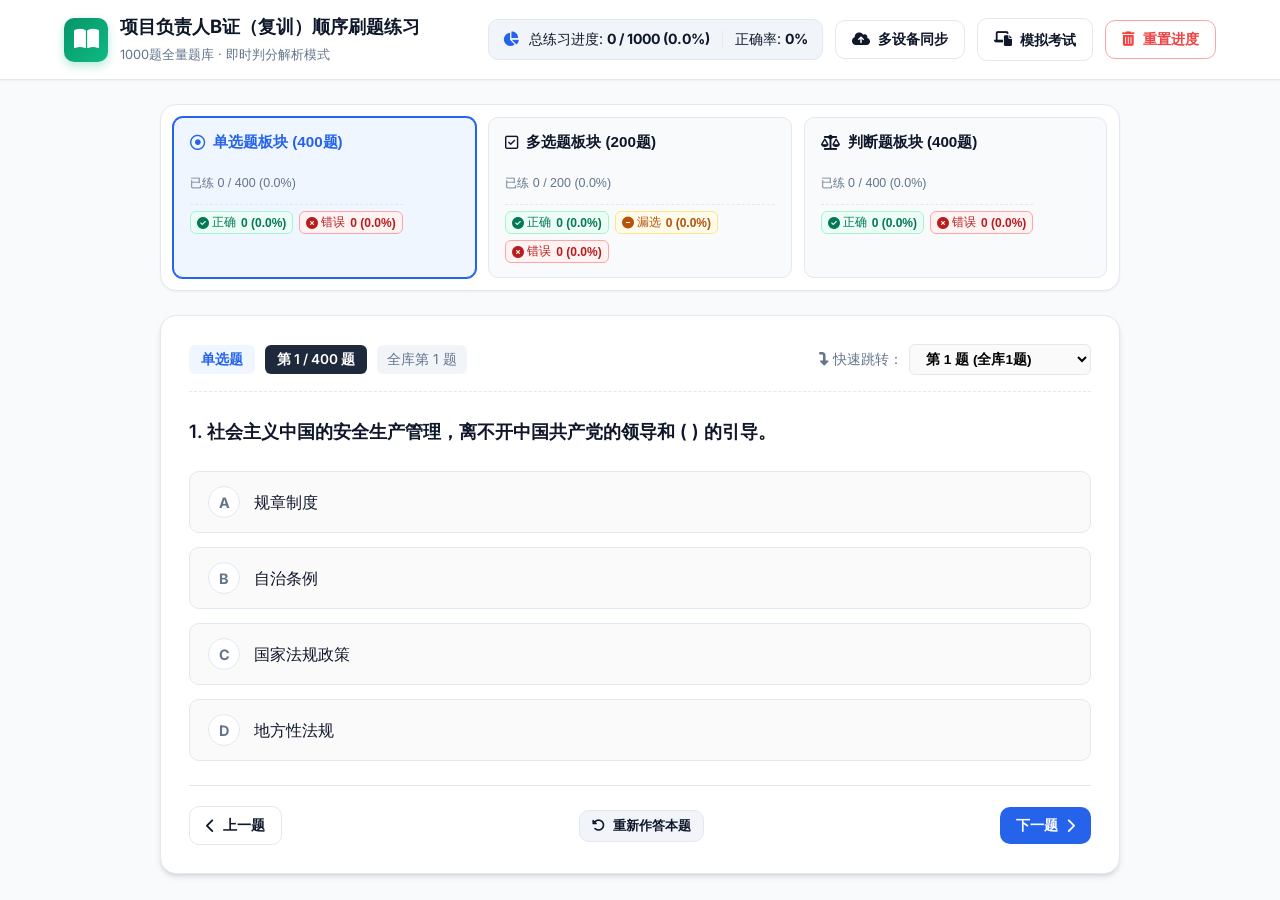
==== 顺序练习.html @ df50db45 "Add files via upload" ====
<!DOCTYPE html>
<html lang="zh-CN">
<head>
  <meta charset="UTF-8">
  <meta name="viewport" content="width=device-width, initial-scale=1.0">
  <title>项目负责人B证（复训）顺序刷题练习</title>
  <!-- Google Fonts & Font Awesome Icons -->
  <link rel="preconnect" href="https://fonts.googleapis.com">
  <link rel="preconnect" href="https://fonts.gstatic.com" crossorigin>
  <link href="https://fonts.googleapis.com/css2?family=Inter:wght@400;500;600;700&display=swap" rel="stylesheet">
  <link rel="stylesheet" href="https://cdnjs.cloudflare.com/ajax/libs/font-awesome/6.4.0/css/all.min.css">
  <link rel="stylesheet" href="practice_style.css">
</head>
<body>
  <div id="app">
    <!-- APP HEADER -->
    <header class="app-header">
      <div class="header-container">
        <div class="brand">
          <div class="brand-icon"><i class="fa-solid fa-book-open"></i></div>
          <div class="brand-text">
            <h1>项目负责人B证（复训）顺序刷题练习</h1>
            <span class="subtitle">1000题全量题库 · 即时判分解析模式</span>
          </div>
        </div>

        <div class="header-right">
          <!-- Overall Stats Badge -->
          <div class="stats-badge">
            <i class="fa-solid fa-chart-pie"></i>
            <span>总练习进度: <strong id="totalProgressText">0 / 1000 (0%)</strong></span>
            <span class="divider">|</span>
            <span>正确率: <strong id="totalAccuracyText">0%</strong></span>
          </div>

          <!-- Multi-device Sync Button -->
          <button class="btn btn-outline" id="btnSyncModal" title="多设备进度同步">
            <i class="fa-solid fa-cloud-arrow-up"></i> 多设备同步
          </button>

          <!-- Switch to Exam Mode Button -->
          <a href="index.html" class="btn btn-outline" title="进入模拟考试模式">
            <i class="fa-solid fa-laptop-file"></i> 模拟考试
          </a>

          <!-- Reset Progress Button -->
          <button class="btn btn-danger-outline" id="btnResetProgress" title="清空所有练习记录">
            <i class="fa-solid fa-trash-can"></i> 重置进度
          </button>
        </div>
      </div>
    </header>

    <!-- MAIN CONTAINER -->
    <main class="main-container">

      <!-- CATEGORY SELECTION TABS & PROGRESS -->
      <section class="category-selection-card">
        <div class="cat-nav">
          <button class="cat-tab-btn active" data-cat="single">
            <div class="tab-header">
              <i class="fa-regular fa-circle-dot"></i>
              <span>单选题板块 (400题)</span>
            </div>
            <div class="tab-progress-bar">
              <div class="fill" id="singleFill" style="width: 0%;"></div>
            </div>
            <div class="tab-meta" id="singleMeta">已练 0 / 400 (0%)</div>
            <div class="tab-stats-breakdown" id="singleStatsBreakdown">
              <span class="stat-badge stat-correct" title="正确">
                <i class="fa-solid fa-circle-check"></i> 正确 <strong id="singleCorrectText">0 (0.0%)</strong>
              </span>
              <span class="stat-badge stat-wrong" title="错误">
                <i class="fa-solid fa-circle-xmark"></i> 错误 <strong id="singleWrongText">0 (0.0%)</strong>
              </span>
            </div>
          </button>

          <button class="cat-tab-btn" data-cat="multiple">
            <div class="tab-header">
              <i class="fa-regular fa-square-check"></i>
              <span>多选题板块 (200题)</span>
            </div>
            <div class="tab-progress-bar">
              <div class="fill" id="multiFill" style="width: 0%;"></div>
            </div>
            <div class="tab-meta" id="multiMeta">已练 0 / 200 (0%)</div>
            <div class="tab-stats-breakdown" id="multiStatsBreakdown">
              <span class="stat-badge stat-correct" title="所有选项都选对">
                <i class="fa-solid fa-circle-check"></i> 正确 <strong id="multiCorrectText">0 (0.0%)</strong>
              </span>
              <span class="stat-badge stat-missed" title="选对其中若干个选项">
                <i class="fa-solid fa-circle-minus"></i> 漏选 <strong id="multiMissedText">0 (0.0%)</strong>
              </span>
              <span class="stat-badge stat-wrong" title="选到了错误的选项">
                <i class="fa-solid fa-circle-xmark"></i> 错误 <strong id="multiWrongText">0 (0.0%)</strong>
              </span>
            </div>
          </button>

          <button class="cat-tab-btn" data-cat="tf">
            <div class="tab-header">
              <i class="fa-solid fa-scale-balanced"></i>
              <span>判断题板块 (400题)</span>
            </div>
            <div class="tab-progress-bar">
              <div class="fill" id="tfFill" style="width: 0%;"></div>
            </div>
            <div class="tab-meta" id="tfMeta">已练 0 / 400 (0%)</div>
            <div class="tab-stats-breakdown" id="tfStatsBreakdown">
              <span class="stat-badge stat-correct" title="正确">
                <i class="fa-solid fa-circle-check"></i> 正确 <strong id="tfCorrectText">0 (0.0%)</strong>
              </span>
              <span class="stat-badge stat-wrong" title="错误">
                <i class="fa-solid fa-circle-xmark"></i> 错误 <strong id="tfWrongText">0 (0.0%)</strong>
              </span>
            </div>
          </button>
        </div>
      </section>

      <!-- PRACTICE CARD -->
      <section class="practice-card-wrapper">
        <div class="question-card" id="practiceCard">
          
          <!-- Card Header & Navigation Controls -->
          <div class="card-header">
            <div class="left-info">
              <span class="tag-cat" id="catTag">单选题</span>
              <span class="tag-index" id="indexTag">第 1 / 400 题</span>
              <span class="tag-global" id="globalIndexTag">全库第 1 题</span>
            </div>

            <div class="right-jump">
              <label for="jumpSelect"><i class="fa-solid fa-turn-down"></i> 快速跳转：</label>
              <select id="jumpSelect" class="jump-dropdown">
                <!-- Jump options populated dynamically -->
              </select>
            </div>
          </div>

          <!-- Question Body -->
          <div class="card-body">
            <h2 class="question-title" id="pTitle">题目加载中...</h2>
            
            <!-- Options Container -->
            <div class="options-container" id="pOptionsContainer">
              <!-- Options populated dynamically -->
            </div>

            <!-- Submit Multiple Choice Button (Hidden for Single & TF) -->
            <div class="multi-submit-wrapper" id="multiSubmitWrapper" style="display: none;">
              <button class="btn btn-primary btn-lg" id="btnSubmitMulti">
                <i class="fa-solid fa-check"></i> 提交本题答案
              </button>
            </div>

            <!-- Immediate Result & Answer Feedback Banner -->
            <div class="feedback-banner" id="feedbackBanner" style="display: none;">
              <div class="feedback-status-row" id="feedbackStatusRow">
                <!-- Status icon and message -->
              </div>
              <div class="feedback-details-row">
                <div class="ans-box">
                  <span class="ans-label">您的选择：</span>
                  <span class="ans-val" id="userAnsVal">A</span>
                </div>
                <div class="ans-box">
                  <span class="ans-label">正确答案：</span>
                  <span class="ans-val correct" id="correctAnsVal">C</span>
                </div>
              </div>
            </div>
          </div>

          <!-- Card Footer Controls -->
          <div class="card-footer">
            <button class="btn btn-outline" id="btnPrevP">
              <i class="fa-solid fa-chevron-left"></i> 上一题
            </button>

            <div class="footer-center-info">
              <button class="btn btn-secondary btn-sm" id="btnReAnswer">
                <i class="fa-solid fa-rotate-left"></i> 重新作答本题
              </button>
            </div>

            <button class="btn btn-primary" id="btnNextP">
              下一题 <i class="fa-solid fa-chevron-right"></i>
            </button>
          </div>

        </div>
      </section>

    </main>

    <!-- MULTI-DEVICE SYNC MODAL -->
    <div class="modal-overlay" id="syncModal">
      <div class="modal-card">
        <div class="modal-header">
          <h3><i class="fa-solid fa-rotate"></i> 多设备进度同步 (iPhone / iPad / Mac)</h3>
          <button class="modal-close" id="btnCloseSync"><i class="fa-solid fa-xmark"></i></button>
        </div>
        <div class="modal-body">
          <!-- Option 1: Cloud Sync Code -->
          <div class="sync-block">
            <h4><i class="fa-solid fa-cloud"></i> 方式一：云端暗号实时自动同步（推荐 ⭐⭐⭐⭐⭐）</h4>
            <p class="sync-desc">在 iPhone、iPad 与 Mac 上设置相同的【专属同步暗号】，即可多设备自动同步刷题进度与作答记录。</p>
            <div class="sync-input-group">
              <input type="text" id="cloudSyncKey" class="sync-input" placeholder="设置您的专属暗号 (例如: hz913)">
              <button class="btn btn-primary" id="btnCloudSyncNow">
                <i class="fa-solid fa-rotate"></i> 绑定并同步
              </button>
            </div>
            <div class="sync-status" id="cloudSyncStatus"></div>
          </div>

          <hr class="sync-divider">

          <!-- Option 2: Export / Import via Text Code -->
          <div class="sync-block">
            <h4><i class="fa-solid fa-key"></i> 方式二：暗号口令 手动迁移（离线备用）</h4>
            <p class="sync-desc">在已刷题的设备上点击【复制暗号】，在另一台设备上点击【粘贴暗号导入】即可完成进度迁移。</p>
            <div class="sync-btn-row">
              <button class="btn btn-secondary" id="btnExportCode">
                <i class="fa-solid fa-copy"></i> 复制当前进度暗号
              </button>
              <button class="btn btn-secondary" id="btnImportCode">
                <i class="fa-solid fa-file-import"></i> 粘贴暗号导入进度
              </button>
            </div>
          </div>
        </div>
      </div>
    </div>

  </div>

  <!-- Load Question Bank JS & Practice App JS -->
  <script src="questions_bank.js"></script>
  <script src="practice_app.js"></script>
</body>
</html>
---- practice_style.css ----
/* ==========================================================================
   Project Leader B License - Sequential Practice System Styling
   ========================================================================== */

:root {
  --primary: #2563eb;
  --primary-hover: #1d4ed8;
  --primary-light: #eff6ff;
  --success: #10b981;
  --success-light: #ecfdf5;
  --danger: #ef4444;
  --danger-light: #fef2f2;
  --warning: #f59e0b;
  --warning-light: #fffbeb;
  
  --bg-main: #f8fafc;
  --card-bg: #ffffff;
  --text-main: #0f172a;
  --text-muted: #64748b;
  --border-color: #e2e8f0;
  
  --shadow-sm: 0 1px 2px 0 rgb(0 0 0 / 0.05);
  --shadow-md: 0 4px 6px -1px rgb(0 0 0 / 0.1), 0 2px 4px -2px rgb(0 0 0 / 0.1);
  --shadow-lg: 0 10px 15px -3px rgb(0 0 0 / 0.1), 0 4px 6px -4px rgb(0 0 0 / 0.1);
  --radius-sm: 6px;
  --radius-md: 10px;
  --radius-lg: 16px;
  
  --font-sans: 'Inter', -apple-system, BlinkMacSystemFont, "Segoe UI", Roboto, sans-serif;
}

* {
  box-sizing: border-box;
  margin: 0;
  padding: 0;
}

body {
  font-family: var(--font-sans);
  background-color: var(--bg-main);
  color: var(--text-main);
  line-height: 1.6;
  -webkit-font-smoothing: antialiased;
}

#app {
  display: flex;
  flex-direction: column;
  min-height: 100vh;
}

/* ==================== HEADER ==================== */
.app-header {
  background-color: var(--card-bg);
  border-bottom: 1px solid var(--border-color);
  position: sticky;
  top: 0;
  z-index: 100;
  box-shadow: var(--shadow-sm);
}

.header-container {
  max-width: 1200px;
  margin: 0 auto;
  padding: 12px 24px;
  display: flex;
  align-items: center;
  justify-content: space-between;
  gap: 16px;
}

.brand {
  display: flex;
  align-items: center;
  gap: 12px;
}

.brand-icon {
  width: 44px;
  height: 44px;
  background: linear-gradient(135deg, #059669, #10b981);
  color: white;
  border-radius: var(--radius-md);
  display: flex;
  align-items: center;
  justify-content: center;
  font-size: 1.4rem;
  box-shadow: 0 4px 10px rgba(16, 185, 129, 0.3);
}

.brand-text h1 {
  font-size: 1.15rem;
  font-weight: 700;
  color: var(--text-main);
}

.brand-text .subtitle {
  font-size: 0.8rem;
  color: var(--text-muted);
}

.header-right {
  display: flex;
  align-items: center;
  gap: 12px;
}

.stats-badge {
  display: flex;
  align-items: center;
  gap: 10px;
  background-color: #f1f5f9;
  padding: 8px 14px;
  border-radius: var(--radius-md);
  font-size: 0.88rem;
  border: 1px solid var(--border-color);
  color: var(--text-main);
}

.stats-badge i {
  color: var(--primary);
}

.stats-badge .divider {
  color: var(--border-color);
}

/* Buttons */
.btn {
  display: inline-flex;
  align-items: center;
  justify-content: center;
  gap: 8px;
  padding: 9px 16px;
  font-size: 0.9rem;
  font-weight: 600;
  border-radius: var(--radius-md);
  border: none;
  cursor: pointer;
  text-decoration: none;
  transition: all 0.2s ease;
}

.btn-primary {
  background-color: var(--primary);
  color: white;
}
.btn-primary:hover {
  background-color: var(--primary-hover);
  box-shadow: 0 4px 12px rgba(37, 99, 235, 0.25);
}

.btn-secondary {
  background-color: #f1f5f9;
  color: var(--text-main);
  border: 1px solid var(--border-color);
}
.btn-secondary:hover {
  background-color: #e2e8f0;
}

.btn-outline {
  background-color: transparent;
  color: var(--text-main);
  border: 1px solid var(--border-color);
}
.btn-outline:hover {
  background-color: var(--primary-light);
  color: var(--primary);
  border-color: var(--primary);
}

.btn-danger-outline {
  background-color: transparent;
  color: var(--danger);
  border: 1px solid #fca5a5;
}
.btn-danger-outline:hover {
  background-color: var(--danger-light);
}

.btn-lg {
  padding: 12px 28px;
  font-size: 1rem;
}

.btn-sm {
  padding: 6px 12px;
  font-size: 0.82rem;
}

/* ==================== MAIN CONTENT ==================== */
.main-container {
  flex: 1;
  max-width: 1000px;
  width: 100%;
  margin: 24px auto;
  padding: 0 20px;
}

/* Category Selection Bar */
.category-selection-card {
  background: white;
  border-radius: var(--radius-lg);
  border: 1px solid var(--border-color);
  box-shadow: var(--shadow-sm);
  padding: 12px;
  margin-bottom: 24px;
}

.cat-nav {
  display: grid;
  grid-template-columns: repeat(3, 1fr);
  gap: 12px;
}

.cat-tab-btn {
  background: #f8fafc;
  border: 1.5px solid var(--border-color);
  border-radius: var(--radius-md);
  padding: 14px 16px;
  cursor: pointer;
  text-align: left;
  transition: all 0.2s ease;
  display: flex;
  flex-direction: column;
  gap: 8px;
}

.cat-tab-btn:hover {
  border-color: #93c5fd;
  background-color: var(--primary-light);
}

.cat-tab-btn.active {
  border-color: var(--primary);
  background-color: var(--primary-light);
  box-shadow: 0 0 0 1px var(--primary);
}

.tab-header {
  display: flex;
  align-items: center;
  gap: 8px;
  font-size: 0.95rem;
  font-weight: 700;
  color: var(--text-main);
}

.cat-tab-btn.active .tab-header {
  color: var(--primary);
}

.tab-progress-bar {
  height: 6px;
  background-color: #e2e8f0;
  border-radius: 3px;
  overflow: hidden;
}

.tab-progress-bar .fill {
  height: 100%;
  background-color: var(--success);
  transition: width 0.3s ease;
}

.tab-meta {
  font-size: 0.78rem;
  color: var(--text-muted);
  font-weight: 500;
}

.tab-stats-breakdown {
  display: flex;
  align-items: center;
  flex-wrap: wrap;
  gap: 6px;
  margin-top: 4px;
  padding-top: 6px;
  border-top: 1px dashed var(--border-color);
}

.stat-badge {
  display: inline-flex;
  align-items: center;
  gap: 3px;
  padding: 2px 6px;
  border-radius: var(--radius-sm);
  font-size: 0.75rem;
  font-weight: 500;
  white-space: nowrap;
}

.stat-badge.stat-correct {
  background-color: #ecfdf5;
  color: #047857;
  border: 1px solid #a7f3d0;
}

.stat-badge.stat-missed {
  background-color: #fffbeb;
  color: #b45309;
  border: 1px solid #fde68a;
}

.stat-badge.stat-wrong {
  background-color: #fef2f2;
  color: #b91c1c;
  border: 1px solid #fca5a5;
}

.stat-badge strong {
  font-weight: 700;
  margin-left: 2px;
}

/* Practice Question Card */
.question-card {
  background: white;
  border-radius: var(--radius-lg);
  border: 1px solid var(--border-color);
  box-shadow: var(--shadow-md);
  padding: 28px;
}

.card-header {
  display: flex;
  align-items: center;
  justify-content: space-between;
  padding-bottom: 16px;
  border-bottom: 1px dashed var(--border-color);
  margin-bottom: 24px;
}

.left-info {
  display: flex;
  align-items: center;
  gap: 10px;
}

.tag-cat {
  background-color: var(--primary-light);
  color: var(--primary);
  padding: 4px 12px;
  border-radius: var(--radius-sm);
  font-size: 0.85rem;
  font-weight: 700;
}

.tag-index {
  background-color: #1e293b;
  color: white;
  padding: 4px 12px;
  border-radius: var(--radius-sm);
  font-size: 0.85rem;
  font-weight: 600;
}

.tag-global {
  background-color: #f1f5f9;
  color: var(--text-muted);
  padding: 4px 10px;
  border-radius: var(--radius-sm);
  font-size: 0.85rem;
}

.right-jump {
  display: flex;
  align-items: center;
  gap: 6px;
  font-size: 0.85rem;
  color: var(--text-muted);
}

.jump-dropdown {
  padding: 6px 12px;
  border-radius: var(--radius-sm);
  border: 1px solid var(--border-color);
  font-size: 0.85rem;
  font-weight: 600;
  outline: none;
  background-color: #fafafa;
  cursor: pointer;
}

.jump-dropdown:focus {
  border-color: var(--primary);
}

/* Question Title & Body */
.question-title {
  font-size: 1.15rem;
  font-weight: 600;
  line-height: 1.7;
  color: var(--text-main);
  margin-bottom: 24px;
}

.options-container {
  display: flex;
  flex-direction: column;
  gap: 14px;
  margin-bottom: 24px;
}

.option-item {
  display: flex;
  align-items: center;
  gap: 14px;
  padding: 14px 18px;
  border-radius: var(--radius-md);
  border: 1.5px solid var(--border-color);
  background-color: #fafafa;
  cursor: pointer;
  transition: all 0.2s ease;
  user-select: none;
}

.option-item:hover {
  border-color: #93c5fd;
  background-color: var(--primary-light);
}

.option-item.selected {
  border-color: var(--primary);
  background-color: var(--primary-light);
  box-shadow: 0 0 0 1px var(--primary);
}

/* Immediate Answer Feedback Styles */
.option-item.is-correct-ans {
  border-color: var(--success) !important;
  background-color: var(--success-light) !important;
}

.option-item.is-wrong-ans {
  border-color: var(--danger) !important;
  background-color: var(--danger-light) !important;
}

.option-key {
  width: 32px;
  height: 32px;
  border-radius: 50%;
  background-color: white;
  border: 1.5px solid var(--border-color);
  display: flex;
  align-items: center;
  justify-content: center;
  font-weight: 700;
  font-size: 0.9rem;
  color: var(--text-muted);
  flex-shrink: 0;
  transition: all 0.2s ease;
}

.option-item.selected .option-key {
  background-color: var(--primary);
  border-color: var(--primary);
  color: white;
}

.option-item.is-correct-ans .option-key {
  background-color: var(--success);
  border-color: var(--success);
  color: white;
}

.option-item.is-wrong-ans .option-key {
  background-color: var(--danger);
  border-color: var(--danger);
  color: white;
}

.option-text {
  font-size: 1rem;
  color: var(--text-main);
  flex: 1;
}

.multi-submit-wrapper {
  display: flex;
  justify-content: center;
  margin-bottom: 20px;
}

/* Feedback Banner */
.feedback-banner {
  border-radius: var(--radius-md);
  padding: 16px 20px;
  margin-bottom: 24px;
  animation: fadeIn 0.3s ease;
}

.feedback-banner.correct {
  background-color: var(--success-light);
  border: 1px solid #a7f3d0;
}

.feedback-banner.missed {
  background-color: var(--warning-light);
  border: 1px solid #fde68a;
}

.feedback-banner.wrong {
  background-color: var(--danger-light);
  border: 1px solid #fca5a5;
}

.feedback-status-row {
  font-size: 1.1rem;
  font-weight: 700;
  margin-bottom: 8px;
  display: flex;
  align-items: center;
  gap: 8px;
}

.feedback-banner.correct .feedback-status-row {
  color: var(--success);
}

.feedback-banner.missed .feedback-status-row {
  color: var(--warning);
}

.feedback-banner.wrong .feedback-status-row {
  color: var(--danger);
}

.feedback-details-row {
  display: flex;
  gap: 24px;
  font-size: 0.95rem;
}

.ans-box {
  display: flex;
  align-items: center;
  gap: 6px;
}

.ans-label {
  color: var(--text-muted);
}

.ans-val {
  font-weight: 700;
  color: var(--text-main);
}

.ans-val.correct {
  color: var(--success);
}

/* Footer Controls */
.card-footer {
  display: flex;
  align-items: center;
  justify-content: space-between;
  padding-top: 20px;
  border-top: 1px solid var(--border-color);
}

/* ==================== MODAL / SYNC DIALOG ==================== */
.modal-overlay {
  position: fixed;
  top: 0;
  left: 0;
  right: 0;
  bottom: 0;
  background-color: rgba(15, 23, 42, 0.5);
  backdrop-filter: blur(4px);
  display: flex;
  align-items: center;
  justify-content: center;
  z-index: 200;
  opacity: 0;
  pointer-events: none;
  transition: opacity 0.25s ease;
}

.modal-overlay.active {
  opacity: 1;
  pointer-events: auto;
}

.modal-card {
  background: white;
  width: 90%;
  max-width: 580px;
  border-radius: var(--radius-lg);
  box-shadow: var(--shadow-lg);
  display: flex;
  flex-direction: column;
  overflow: hidden;
  animation: slideUp 0.3s ease;
}

.modal-header {
  padding: 18px 24px;
  border-bottom: 1px solid var(--border-color);
  display: flex;
  align-items: center;
  justify-content: space-between;
}

.modal-header h3 {
  font-size: 1.1rem;
  font-weight: 700;
}

.modal-close {
  background: transparent;
  border: none;
  font-size: 1.2rem;
  color: var(--text-muted);
  cursor: pointer;
}

.modal-body {
  padding: 24px;

}

.sync-block h4 {
  font-size: 0.98rem;
  font-weight: 700;
  margin-bottom: 6px;
  color: var(--text-main);
  display: flex;
  align-items: center;
  gap: 8px;
}

.sync-desc {
  font-size: 0.85rem;
  color: var(--text-muted);
  margin-bottom: 14px;
  line-height: 1.5;
}

.sync-input-group {
  display: flex;
  gap: 10px;
  margin-bottom: 10px;
}

.sync-input {
  flex: 1;
  padding: 10px 14px;
  border-radius: var(--radius-md);
  border: 1.5px solid var(--border-color);
  font-size: 0.9rem;
  outline: none;
}

.sync-input:focus {
  border-color: var(--primary);
}

.sync-status {
  font-size: 0.85rem;
  font-weight: 600;
  margin-top: 6px;

}

.sync-status.success { color: var(--success); }
.sync-status.error { color: var(--danger); }

.sync-divider {
  border: 0;
  height: 1px;
  background-color: var(--border-color);
  margin: 20px 0;
}

.sync-btn-row {
  display: flex;
  gap: 12px;

}

.sync-btn-row .btn {
  flex: 1;
}

@keyframes fadeIn {
  from { opacity: 0; transform: translateY(-5px); }
  to { opacity: 1; transform: translateY(0); }
}

@keyframes slideUp {
  from { transform: translateY(20px); opacity: 0; }
  to { transform: translateY(0); opacity: 1; }
}

@media (max-width: 768px) {
  .header-container {
    flex-direction: column;
    align-items: flex-start;
  }
  .header-right {
    width: 100%;
    flex-wrap: wrap;
  }
  .cat-nav {
    grid-template-columns: 1fr;
  }
  .card-header {
    flex-direction: column;
    align-items: flex-start;
    gap: 12px;
  }
  .sync-input-group, .sync-btn-row {
    flex-direction: column;
  }
}
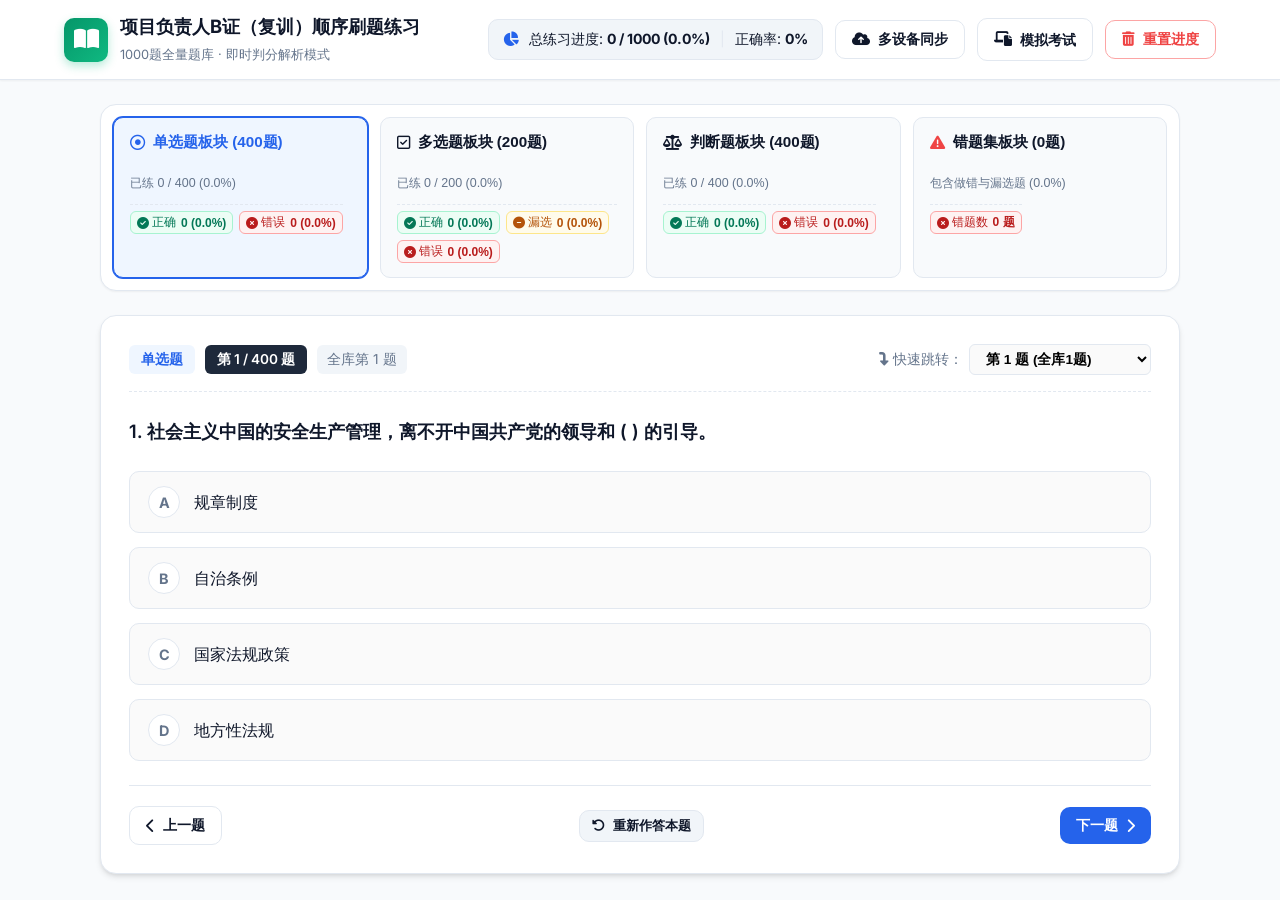
==== commit ae7dd023: "Add files via upload" ====
--- a/顺序练习.html
+++ b/顺序练习.html
@@ -116,6 +116,22 @@
               </span>
             </div>
           </button>
+
+          <button class="cat-tab-btn" data-cat="wrong">
+            <div class="tab-header">
+              <i class="fa-solid fa-triangle-exclamation" style="color: #ef4444;"></i>
+              <span>错题集板块 (<span id="wrongTotalCount">0</span>题)</span>
+            </div>
+            <div class="tab-progress-bar">
+              <div class="fill" id="wrongFill" style="width: 0%; background-color: var(--danger);"></div>
+            </div>
+            <div class="tab-meta" id="wrongMeta">包含做错与漏选题 (<span id="wrongMetaPct">0.0%</span>)</div>
+            <div class="tab-stats-breakdown" id="wrongStatsBreakdown">
+              <span class="stat-badge stat-wrong" title="做错与漏选题总数">
+                <i class="fa-solid fa-circle-xmark"></i> 错题数 <strong id="wrongBadgeText">0 题</strong>
+              </span>
+            </div>
+          </button>
         </div>
       </section>
 
@@ -129,6 +145,8 @@
               <span class="tag-cat" id="catTag">单选题</span>
               <span class="tag-index" id="indexTag">第 1 / 400 题</span>
               <span class="tag-global" id="globalIndexTag">全库第 1 题</span>
+              <span class="tag-wrong-count" id="wrongCountTag" style="display: none;"><i class="fa-solid fa-triangle-exclamation"></i> 已错 0 次</span>
+              <span class="tag-wrong-mode" id="wrongModeTag" style="display: none;"><i class="fa-solid fa-clock-rotate-left"></i> 错题模式 (最早→最新)</span>
             </div>
 
             <div class="right-jump">
--- a/practice_style.css
+++ b/practice_style.css
@@ -192,7 +192,7 @@
 /* ==================== MAIN CONTENT ==================== */
 .main-container {
   flex: 1;
-  max-width: 1000px;
+  max-width: 1120px;
   width: 100%;
   margin: 24px auto;
   padding: 0 20px;
@@ -210,7 +210,7 @@
 
 .cat-nav {
   display: grid;
-  grid-template-columns: repeat(3, 1fr);
+  grid-template-columns: repeat(4, 1fr);
   gap: 12px;
 }
 
@@ -238,6 +238,21 @@
   box-shadow: 0 0 0 1px var(--primary);
 }
 
+.cat-tab-btn[data-cat="wrong"]:hover {
+  border-color: #fca5a5;
+  background-color: var(--danger-light);
+}
+
+.cat-tab-btn[data-cat="wrong"].active {
+  border-color: var(--danger);
+  background-color: var(--danger-light);
+  box-shadow: 0 0 0 1px var(--danger);
+}
+
+.cat-tab-btn[data-cat="wrong"].active .tab-header {
+  color: var(--danger);
+}
+
 .tab-header {
   display: flex;
   align-items: center;
@@ -249,6 +264,10 @@
 
 .cat-tab-btn.active .tab-header {
   color: var(--primary);
+}
+
+.cat-tab-btn[data-cat="wrong"].active .tab-header {
+  color: var(--danger);
 }
 
 .tab-progress-bar {
@@ -362,6 +381,32 @@
   padding: 4px 10px;
   border-radius: var(--radius-sm);
   font-size: 0.85rem;
+}
+
+.tag-wrong-count {
+  background-color: #fef2f2;
+  color: var(--danger);
+  border: 1px solid #fca5a5;
+  padding: 4px 10px;
+  border-radius: var(--radius-sm);
+  font-size: 0.85rem;
+  font-weight: 600;
+  display: inline-flex;
+  align-items: center;
+  gap: 4px;
+}
+
+.tag-wrong-mode {
+  background-color: #fffbeb;
+  color: #b45309;
+  border: 1px solid #fde68a;
+  padding: 4px 10px;
+  border-radius: var(--radius-sm);
+  font-size: 0.82rem;
+  font-weight: 600;
+  display: inline-flex;
+  align-items: center;
+  gap: 4px;
 }
 
 .right-jump {
@@ -694,6 +739,12 @@
 @keyframes slideUp {
   from { transform: translateY(20px); opacity: 0; }
   to { transform: translateY(0); opacity: 1; }
+}
+
+@media (max-width: 992px) {
+  .cat-nav {
+    grid-template-columns: repeat(2, 1fr);
+  }
 }
 
 @media (max-width: 768px) {
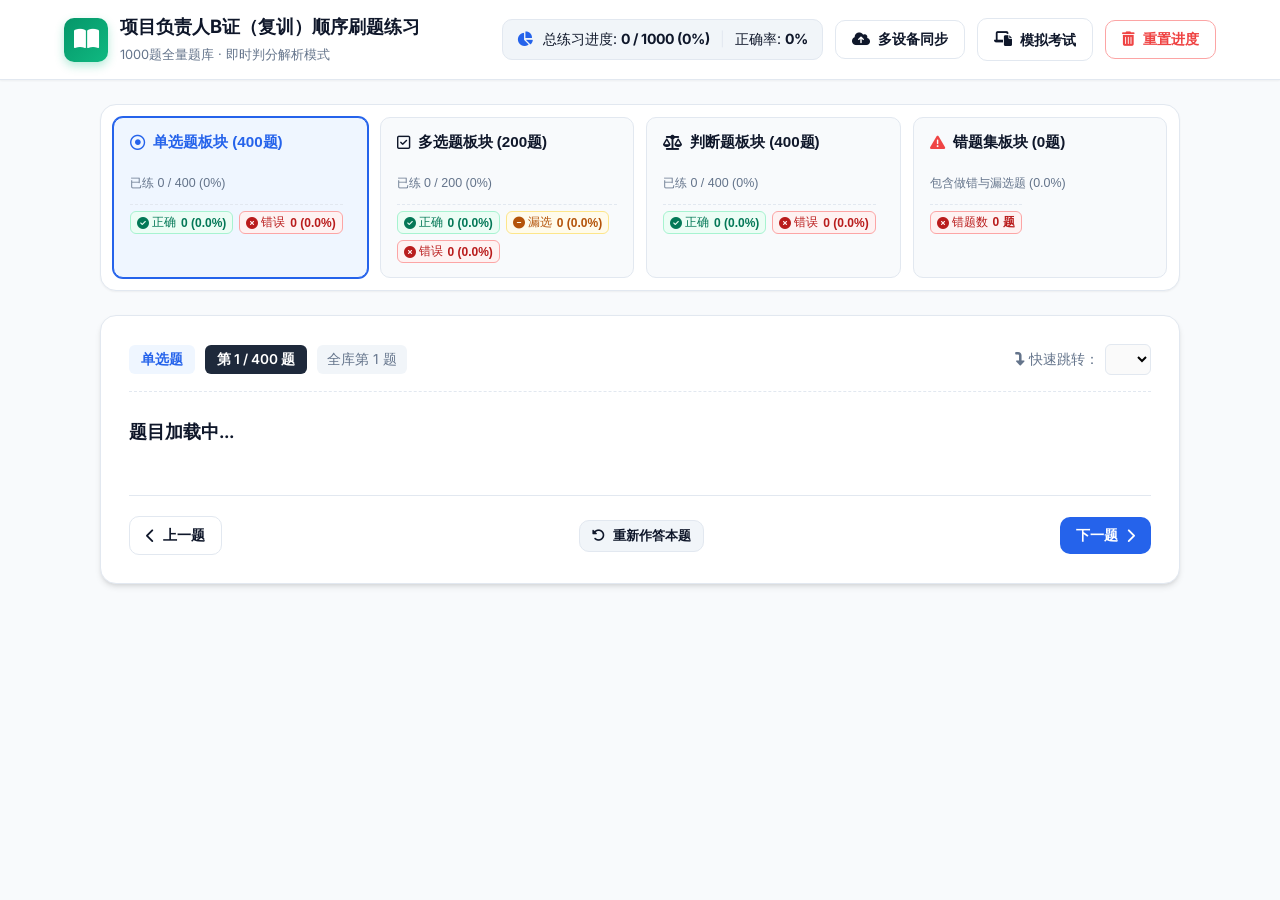
==== commit a97bda0a: "Add files via upload" ====
--- a/顺序练习.html
+++ b/顺序练习.html
@@ -135,6 +135,23 @@
         </div>
       </section>
 
+      <!-- WRONG QUESTION FILTER BAR (Visible only in 错题集 mode) -->
+      <div class="wrong-filter-bar" id="wrongFilterBar" style="display: none;">
+        <span class="filter-label"><i class="fa-solid fa-filter"></i> 错题题型筛选：</span>
+        <button class="wrong-filter-btn active" data-wrong-cat="all">
+          <i class="fa-solid fa-layer-group"></i> 全部错题 (<span id="wrongCountAll">0</span>题)
+        </button>
+        <button class="wrong-filter-btn" data-wrong-cat="single">
+          <i class="fa-regular fa-circle-dot"></i> 单选题 (<span id="wrongCountSingle">0</span>题)
+        </button>
+        <button class="wrong-filter-btn" data-wrong-cat="multiple">
+          <i class="fa-regular fa-square-check"></i> 多选题 (<span id="wrongCountMultiple">0</span>题)
+        </button>
+        <button class="wrong-filter-btn" data-wrong-cat="tf">
+          <i class="fa-solid fa-scale-balanced"></i> 判断题 (<span id="wrongCountTF">0</span>题)
+        </button>
+      </div>
+
       <!-- PRACTICE CARD -->
       <section class="practice-card-wrapper">
         <div class="question-card" id="practiceCard">
@@ -221,12 +238,32 @@
           <button class="modal-close" id="btnCloseSync"><i class="fa-solid fa-xmark"></i></button>
         </div>
         <div class="modal-body">
+          <!-- Option 0: One-Click Link & QR Code Sync -->
+          <div class="sync-block">
+            <h4><i class="fa-solid fa-qrcode"></i> 方式一：一键超链接 / 微信扫码即同步（零复制 · 最便捷 ⭐⭐⭐⭐⭐）</h4>
+            <p class="sync-desc">无需复制粘贴！一键生成同步链接或二维码，发到微信/QQ点开链接或手机扫码，0.1 秒自动完成全量进度同步！</p>
+            <div class="sync-btn-row">
+              <button class="btn btn-primary" id="btnShareSyncLink">
+                <i class="fa-solid fa-link"></i> 复制一键同步链接 (发微信)
+              </button>
+              <button class="btn btn-secondary" id="btnShowQrCode">
+                <i class="fa-solid fa-qrcode"></i> 手机扫码一键同步
+              </button>
+            </div>
+            <div id="qrCodeContainer" class="qr-container" style="display:none; margin-top: 12px; text-align: center;">
+              <img id="qrCodeImg" src="" alt="同步二维码" style="width:150px; height:150px; border-radius: 8px; border: 1px solid var(--border-color); padding: 6px; background: white;">
+              <p style="font-size:0.8rem; color:var(--text-muted); margin-top:6px;">使用手机微信或相机扫码，直接打开页面即可自动同步！</p>
+            </div>
+          </div>
+
+          <hr class="sync-divider">
+
           <!-- Option 1: Cloud Sync Code -->
           <div class="sync-block">
-            <h4><i class="fa-solid fa-cloud"></i> 方式一：云端暗号实时自动同步（推荐 ⭐⭐⭐⭐⭐）</h4>
-            <p class="sync-desc">在 iPhone、iPad 与 Mac 上设置相同的【专属同步暗号】，即可多设备自动同步刷题进度与作答记录。</p>
+            <h4><i class="fa-solid fa-cloud"></i> 方式二：专属云端暗号 实时自动同步</h4>
+            <p class="sync-desc">在 iPhone、iPad 与 Mac 上设置相同的【专属同步暗号】，多设备即可自动同步刷题进度。</p>
             <div class="sync-input-group">
-              <input type="text" id="cloudSyncKey" class="sync-input" placeholder="设置您的专属暗号 (例如: hz913)">
+              <input type="text" id="cloudSyncKey" class="sync-input" placeholder="设置您的专属暗号 (例如: 13800138000)">
               <button class="btn btn-primary" id="btnCloudSyncNow">
                 <i class="fa-solid fa-rotate"></i> 绑定并同步
               </button>
@@ -236,17 +273,27 @@
 
           <hr class="sync-divider">
 
-          <!-- Option 2: Export / Import via Text Code -->
+          <!-- Option 2: Export / Import via Text Code (Dual Protection) -->
           <div class="sync-block">
-            <h4><i class="fa-solid fa-key"></i> 方式二：暗号口令 手动迁移（离线备用）</h4>
-            <p class="sync-desc">在已刷题的设备上点击【复制暗号】，在另一台设备上点击【粘贴暗号导入】即可完成进度迁移。</p>
-            <div class="sync-btn-row">
-              <button class="btn btn-secondary" id="btnExportCode">
-                <i class="fa-solid fa-copy"></i> 复制当前进度暗号
-              </button>
-              <button class="btn btn-secondary" id="btnImportCode">
-                <i class="fa-solid fa-file-import"></i> 粘贴暗号导入进度
-              </button>
+            <h4><i class="fa-solid fa-paste"></i> 方式三：直接粘贴暗号/链接 导入进度（双保险备用）</h4>
+            <p class="sync-desc">您可以直接在下方输入框中粘贴您复制的暗号口令或一键链接（支持 ⌘V / Ctrl+V / 长按粘贴），点击【确认导入】即可！</p>
+            
+            <div class="sync-paste-box">
+              <textarea id="importCodeInput" class="sync-textarea" rows="2" placeholder="在此直接粘贴您复制的暗号口令或一键链接..."></textarea>
+              <div class="sync-btn-row" style="margin-top: 10px;">
+                <button class="btn btn-primary" id="btnConfirmImportPaste">
+                  <i class="fa-solid fa-file-import"></i> 确认导入并合并进度
+                </button>
+                <button class="btn btn-secondary" id="btnExportCode">
+                  <i class="fa-solid fa-copy"></i> 生成当前进度暗号
+                </button>
+              </div>
+            </div>
+
+            <!-- Export Display Box -->
+            <div id="exportResultBox" class="sync-export-result" style="display:none; margin-top: 12px;">
+              <p style="font-size:0.82rem; font-weight:600; color:var(--success); margin-bottom:6px;" id="exportResultTitle">✅ 暗号已生成！若未自动复制，请点击下方文本框【全选复制】：</p>
+              <textarea id="exportTextarea" class="sync-textarea" rows="2" readonly onclick="this.select();"></textarea>
             </div>
           </div>
         </div>
@@ -256,7 +303,7 @@
   </div>
 
   <!-- Load Question Bank JS & Practice App JS -->
-  <script src="questions_bank.js"></script>
-  <script src="practice_app.js"></script>
+  <script src="questions_bank.js?v=20260804_v2"></script>
+  <script src="practice_app.js?v=20260804_v2"></script>
 </body>
 </html>
--- a/practice_style.css
+++ b/practice_style.css
@@ -724,11 +724,36 @@
 .sync-btn-row {
   display: flex;
   gap: 12px;
-
 }
 
 .sync-btn-row .btn {
   flex: 1;
+}
+
+.sync-textarea {
+  width: 100%;
+  padding: 10px 14px;
+  border-radius: var(--radius-md);
+  border: 1.5px solid var(--border-color);
+  font-size: 0.88rem;
+  font-family: inherit;
+  outline: none;
+  resize: vertical;
+  box-sizing: border-box;
+  transition: border-color 0.2s ease;
+  background-color: #ffffff;
+}
+
+.sync-textarea:focus {
+  border-color: var(--primary);
+  box-shadow: 0 0 0 3px rgba(37, 99, 235, 0.1);
+}
+
+.sync-export-result {
+  background-color: #f8fafc;
+  padding: 12px;
+  border-radius: var(--radius-md);
+  border: 1.5px dashed var(--primary);
 }
 
 @keyframes fadeIn {
@@ -768,3 +793,62 @@
     flex-direction: column;
   }
 }
+
+/* Wrong Question Category Filter Bar */
+.wrong-filter-bar {
+  display: flex;
+  align-items: center;
+  gap: 10px;
+  margin-bottom: 20px;
+  padding: 12px 18px;
+  background-color: var(--surface-bg);
+  border: 1px solid var(--border-color);
+  border-radius: var(--radius-md);
+  box-shadow: var(--shadow-sm);
+  flex-wrap: wrap;
+  animation: fadeIn 0.25s ease;
+}
+
+.wrong-filter-bar .filter-label {
+  font-size: 0.88rem;
+  font-weight: 700;
+  color: var(--text-muted);
+  display: flex;
+  align-items: center;
+  gap: 6px;
+  margin-right: 4px;
+}
+
+.wrong-filter-btn {
+  background-color: #f8fafc;
+  border: 1.5px solid var(--border-color);
+  color: var(--text-main);
+  padding: 7px 16px;
+  font-size: 0.86rem;
+  font-weight: 600;
+  border-radius: var(--radius-sm);
+  cursor: pointer;
+  transition: all 0.2s ease;
+  display: inline-flex;
+  align-items: center;
+  gap: 6px;
+  user-select: none;
+}
+
+.wrong-filter-btn:hover {
+  background-color: var(--primary-light);
+  border-color: var(--primary);
+  color: var(--primary);
+}
+
+.wrong-filter-btn.active {
+  background-color: #fef2f2;
+  border-color: var(--danger);
+  color: var(--danger);
+  box-shadow: 0 2px 8px rgba(239, 68, 68, 0.15);
+}
+
+.wrong-filter-btn span {
+  font-weight: 700;
+}
+
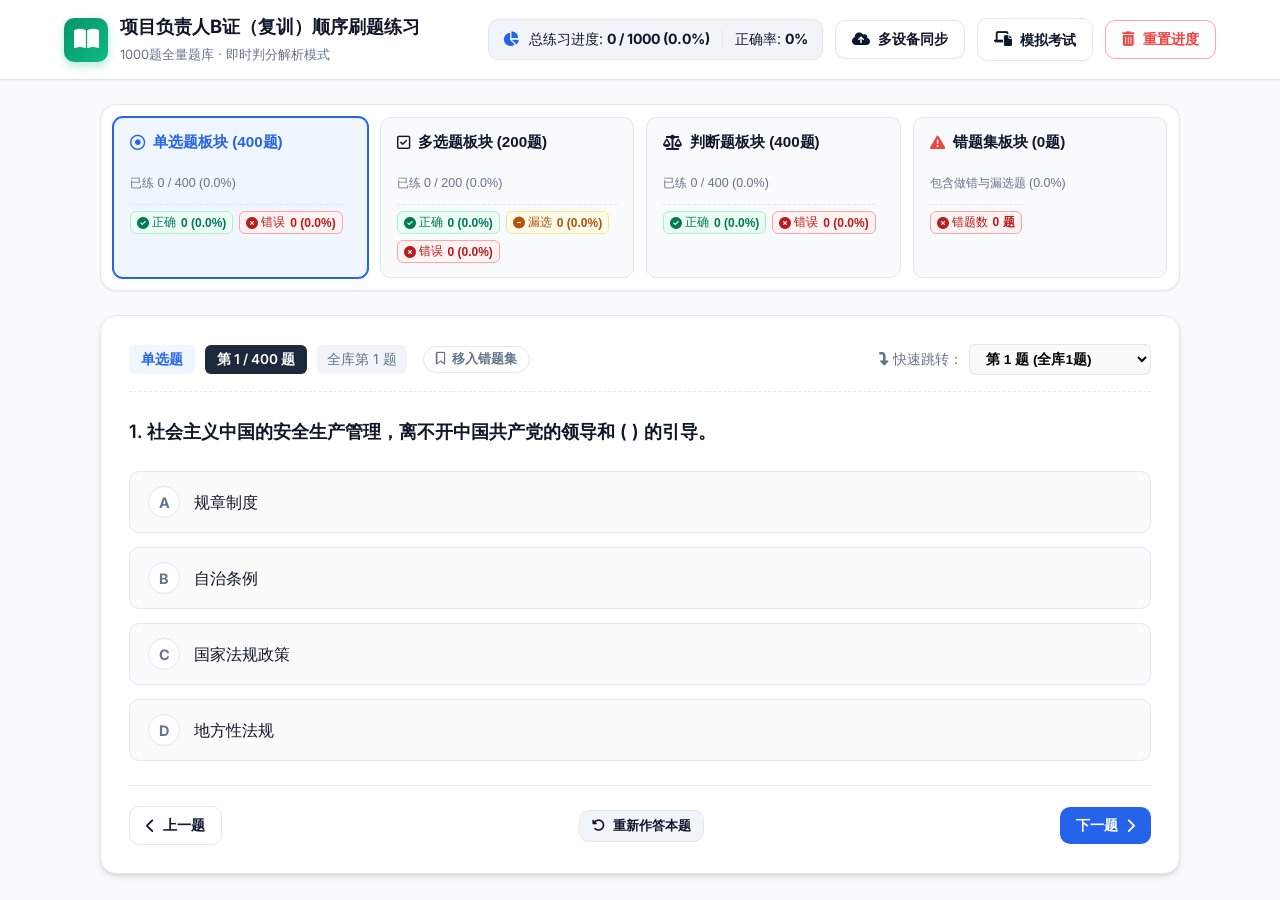
==== commit 2077144a: "Add files via upload" ====
--- a/顺序练习.html
+++ b/顺序练习.html
@@ -164,6 +164,9 @@
               <span class="tag-global" id="globalIndexTag">全库第 1 题</span>
               <span class="tag-wrong-count" id="wrongCountTag" style="display: none;"><i class="fa-solid fa-triangle-exclamation"></i> 已错 0 次</span>
               <span class="tag-wrong-mode" id="wrongModeTag" style="display: none;"><i class="fa-solid fa-clock-rotate-left"></i> 错题模式 (最早→最新)</span>
+              <button class="btn-toggle-wrong" id="btnToggleWrong" title="点击可手动将本题移入或移出错题集">
+                <i class="fa-regular fa-bookmark"></i> 移入错题集
+              </button>
             </div>
 
             <div class="right-jump">
@@ -303,7 +306,7 @@
   </div>
 
   <!-- Load Question Bank JS & Practice App JS -->
-  <script src="questions_bank.js?v=20260804_v2"></script>
-  <script src="practice_app.js?v=20260804_v2"></script>
+  <script src="questions_bank.js?v=20260807_v7"></script>
+  <script src="practice_app.js?v=20260807_v7"></script>
 </body>
 </html>
--- a/practice_style.css
+++ b/practice_style.css
@@ -409,6 +409,42 @@
   gap: 4px;
 }
 
+.btn-toggle-wrong {
+  display: inline-flex;
+  align-items: center;
+  gap: 6px;
+  padding: 4px 12px;
+  border-radius: 20px;
+  font-size: 0.8rem;
+  font-weight: 600;
+  cursor: pointer;
+  border: 1.5px solid var(--border-color);
+  background-color: #ffffff;
+  color: var(--text-muted);
+  transition: all 0.2s ease;
+  margin-left: 6px;
+  outline: none;
+}
+
+.btn-toggle-wrong:hover {
+  border-color: #f59e0b;
+  color: #d97706;
+  background-color: #fffbe6;
+  transform: translateY(-1px);
+}
+
+.btn-toggle-wrong.in-wrong-set {
+  background-color: #fef2f2;
+  border-color: #fca5a5;
+  color: #dc2626;
+}
+
+.btn-toggle-wrong.in-wrong-set:hover {
+  background-color: #fee2e2;
+  border-color: #ef4444;
+  color: #b91c1c;
+}
+
 .right-jump {
   display: flex;
   align-items: center;
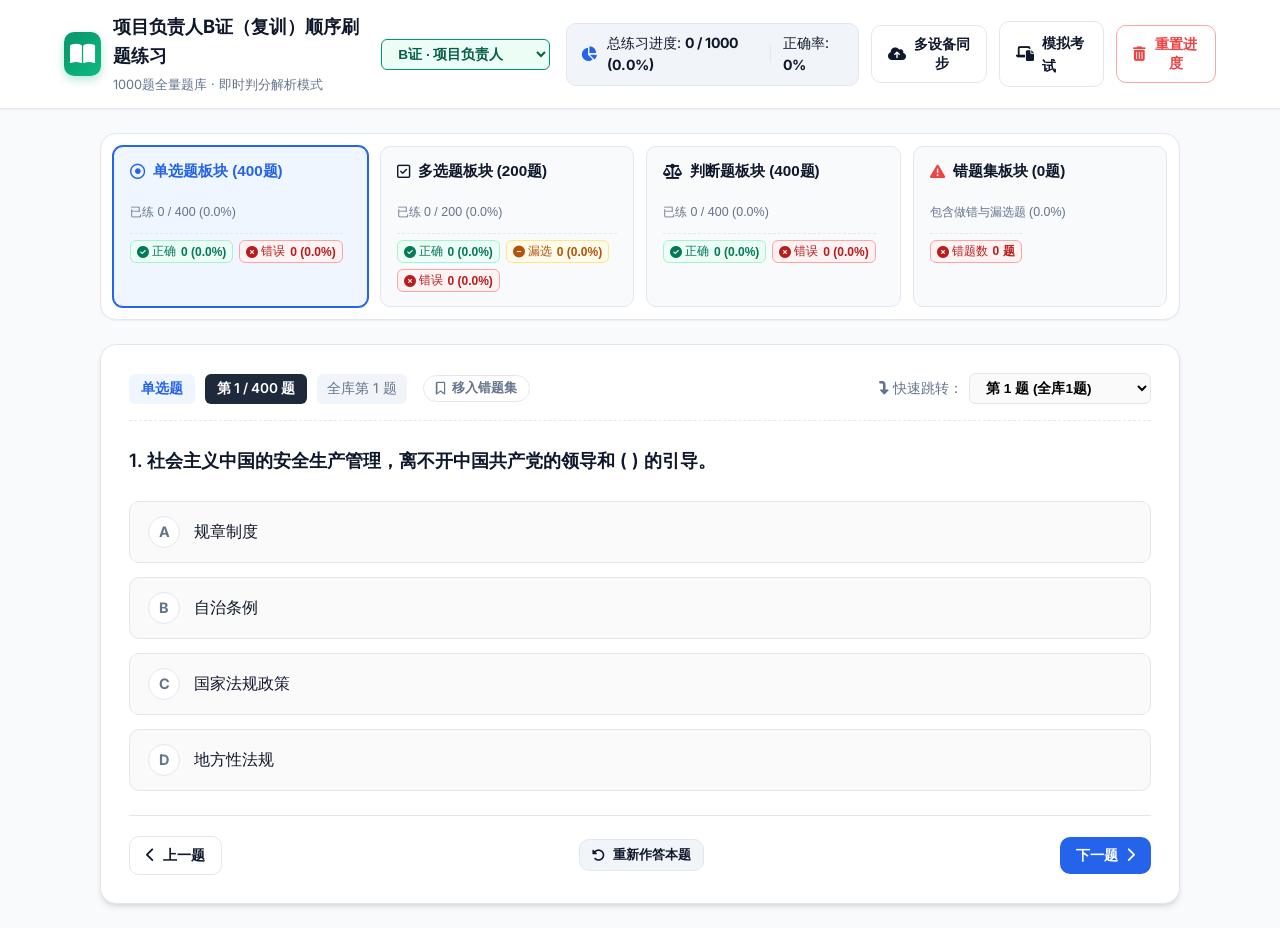
==== commit 803c7bb9: "Add files via upload" ====
--- a/顺序练习.html
+++ b/顺序练习.html
@@ -19,9 +19,14 @@
         <div class="brand">
           <div class="brand-icon"><i class="fa-solid fa-book-open"></i></div>
           <div class="brand-text">
-            <h1>项目负责人B证（复训）顺序刷题练习</h1>
-            <span class="subtitle">1000题全量题库 · 即时判分解析模式</span>
-          </div>
+            <h1 id="practiceHeaderTitle">项目负责人B证（复训）顺序刷题练习</h1>
+            <span class="subtitle" id="practiceHeaderSubtitle">1000题全量题库 · 即时判分解析模式</span>
+          </div>
+          <select id="licenseSelect" class="license-select-dropdown" title="切换训练项目（A证/B证/C证）">
+            <option value="A">A证 · 主要负责人</option>
+            <option value="B" selected>B证 · 项目负责人</option>
+            <option value="C">C证 · 专职安全员C3</option>
+          </select>
         </div>
 
         <div class="header-right">
@@ -60,7 +65,7 @@
           <button class="cat-tab-btn active" data-cat="single">
             <div class="tab-header">
               <i class="fa-regular fa-circle-dot"></i>
-              <span>单选题板块 (400题)</span>
+              <span id="singleTabTitle">单选题板块 (400题)</span>
             </div>
             <div class="tab-progress-bar">
               <div class="fill" id="singleFill" style="width: 0%;"></div>
@@ -79,7 +84,7 @@
           <button class="cat-tab-btn" data-cat="multiple">
             <div class="tab-header">
               <i class="fa-regular fa-square-check"></i>
-              <span>多选题板块 (200题)</span>
+              <span id="multiTabTitle">多选题板块 (200题)</span>
             </div>
             <div class="tab-progress-bar">
               <div class="fill" id="multiFill" style="width: 0%;"></div>
@@ -101,7 +106,7 @@
           <button class="cat-tab-btn" data-cat="tf">
             <div class="tab-header">
               <i class="fa-solid fa-scale-balanced"></i>
-              <span>判断题板块 (400题)</span>
+              <span id="tfTabTitle">判断题板块 (400题)</span>
             </div>
             <div class="tab-progress-bar">
               <div class="fill" id="tfFill" style="width: 0%;"></div>
@@ -307,6 +312,8 @@
 
   <!-- Load Question Bank JS & Practice App JS -->
   <script src="questions_bank.js?v=20260807_v7"></script>
-  <script src="practice_app.js?v=20260807_v7"></script>
+  <script src="questions_bank_a.js?v=20261126"></script>
+  <script src="questions_bank_c.js?v=20261126"></script>
+  <script src="practice_app.js?v=20261126"></script>
 </body>
 </html>
--- a/practice_style.css
+++ b/practice_style.css
@@ -99,6 +99,26 @@
   color: var(--text-muted);
 }
 
+.license-select-dropdown {
+  margin-left: 8px;
+  padding: 6px 12px;
+  border-radius: var(--radius-sm);
+  border: 1.5px solid #059669;
+  font-size: 0.85rem;
+  font-weight: 600;
+  color: #065f46;
+  background-color: #ecfdf5;
+  outline: none;
+  cursor: pointer;
+  transition: all 0.15s ease;
+}
+
+.license-select-dropdown:hover,
+.license-select-dropdown:focus {
+  background-color: #d1fae5;
+  box-shadow: 0 0 0 3px rgba(16, 185, 129, 0.15);
+}
+
 .header-right {
   display: flex;
   align-items: center;
